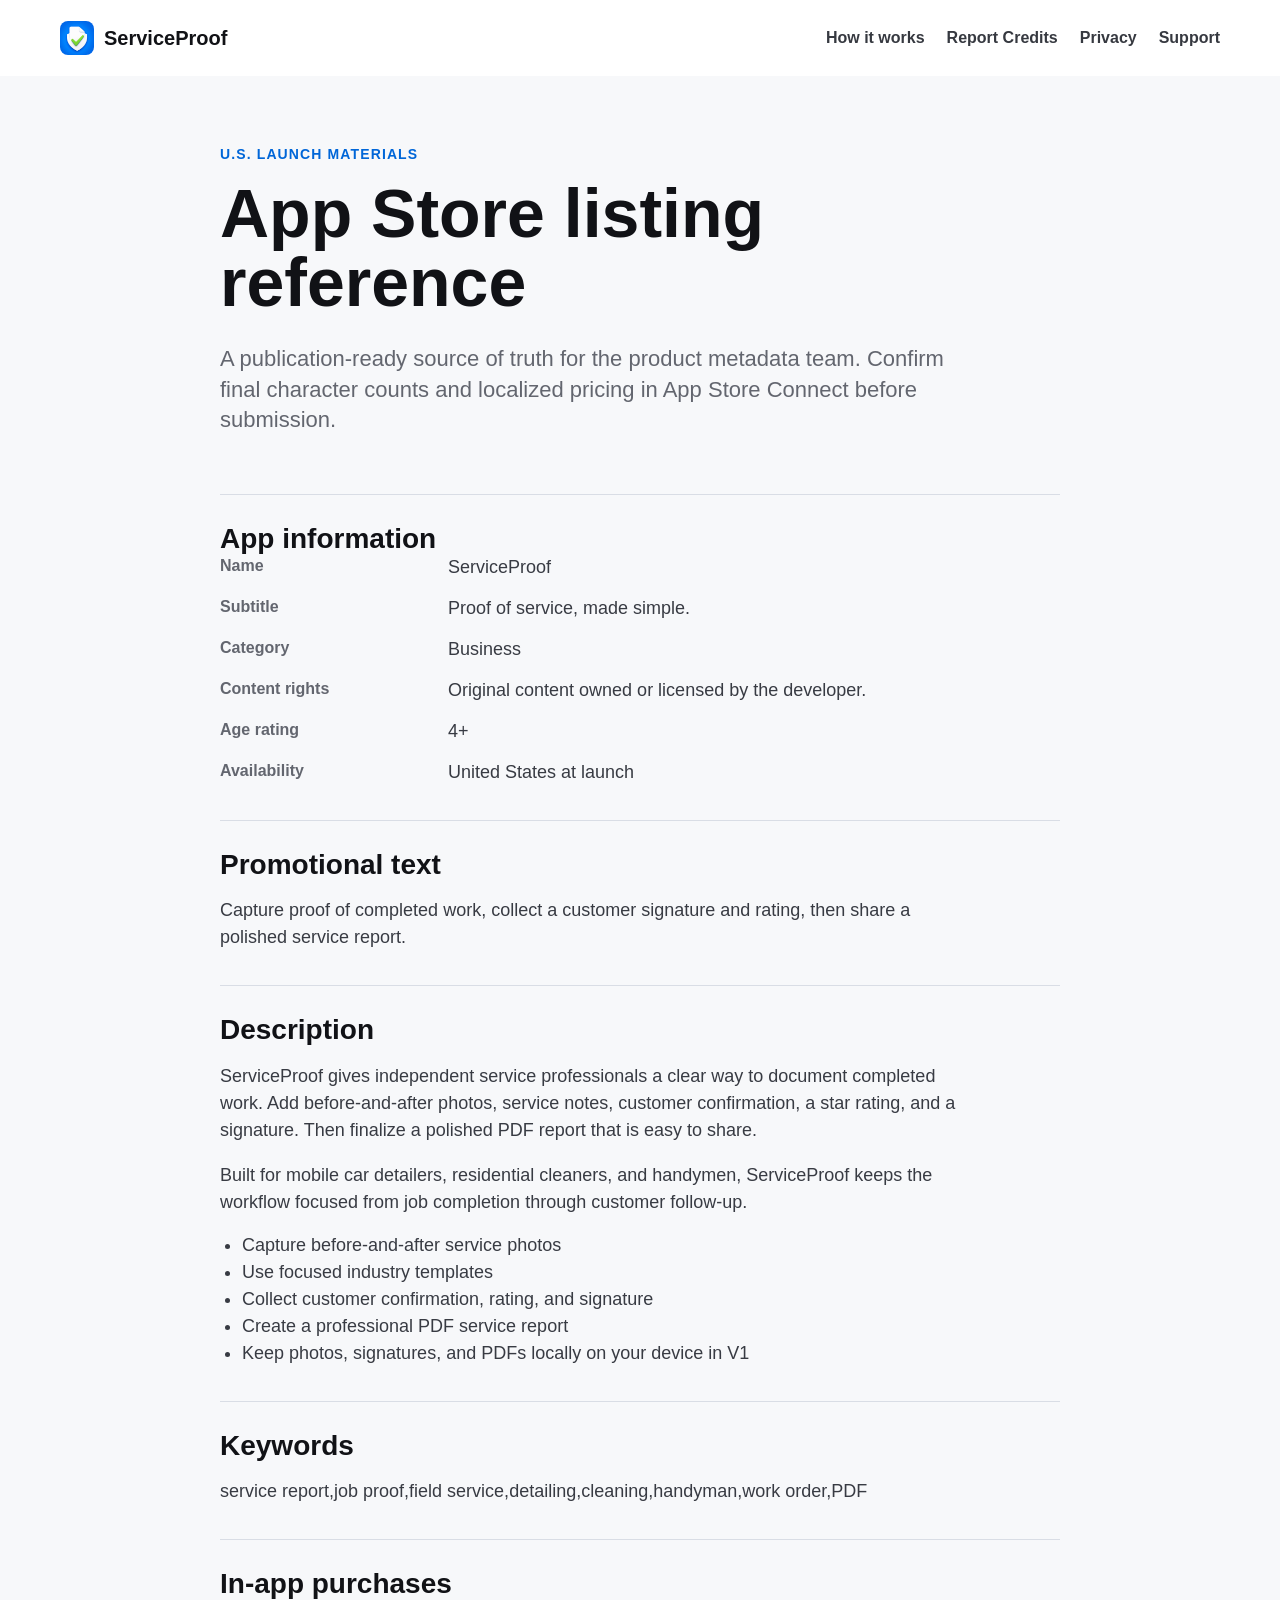
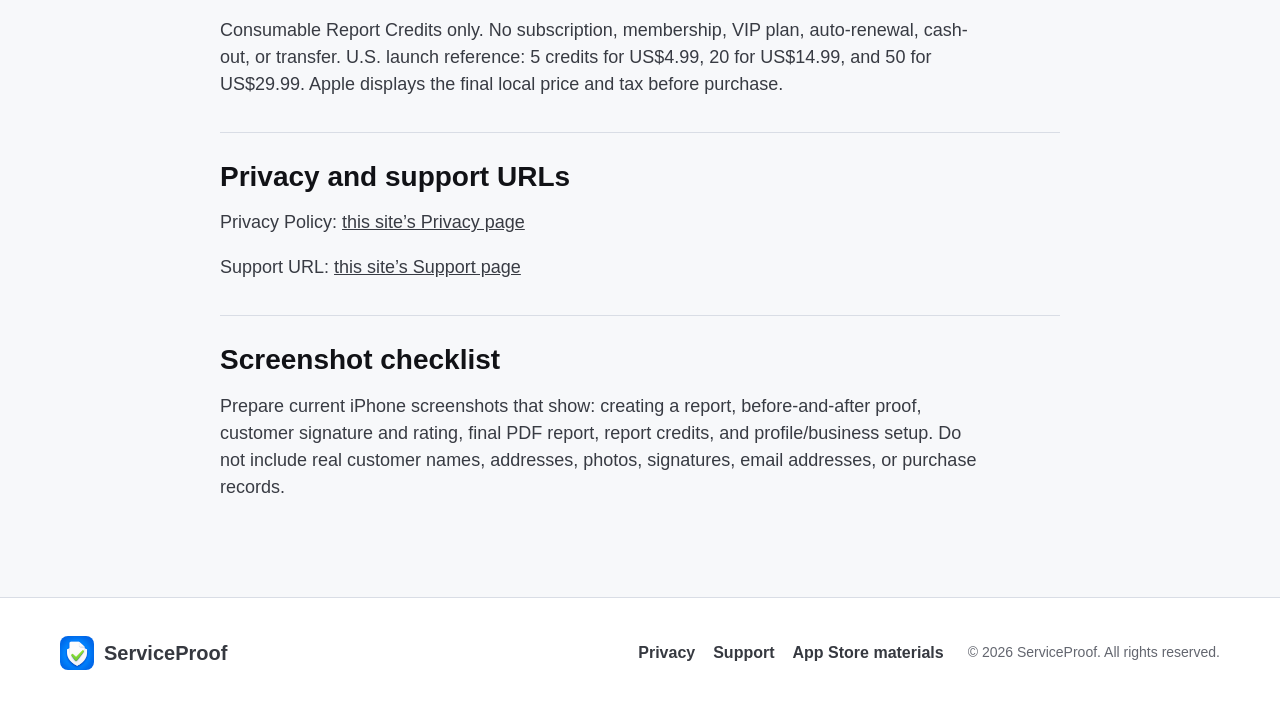
==== app-store.html @ 9e8ec1a9 "feat(site): 创建官网与上架资料页" ====
<!doctype html>
<html lang="en">
  <head><meta charset="utf-8"><meta name="viewport" content="width=device-width, initial-scale=1"><meta name="description" content="ServiceProof App Store launch materials."><title>App Store Materials | ServiceProof</title><link rel="icon" href="assets/serviceproof-app-icon.png"><link rel="stylesheet" href="styles.css"></head>
  <body>
    <header class="site-header"><a class="brand" href="index.html"><img src="assets/serviceproof-app-icon.png" alt="ServiceProof app icon"><span>ServiceProof</span></a><button class="menu-toggle" type="button" aria-expanded="false" aria-controls="site-navigation">Menu</button><nav id="site-navigation" aria-label="Primary navigation"><a href="index.html#how-it-works">How it works</a><a href="index.html#credits">Report Credits</a><a href="privacy.html">Privacy</a><a href="support.html">Support</a></nav></header>
    <main class="document-main"><article class="content-wrap document app-store"><p class="eyebrow">U.S. launch materials</p><h1>App Store listing reference</h1><p class="document-intro">A publication-ready source of truth for the product metadata team. Confirm final character counts and localized pricing in App Store Connect before submission.</p><section class="metadata"><h2>App information</h2><dl><dt>Name</dt><dd>ServiceProof</dd><dt>Subtitle</dt><dd>Proof of service, made simple.</dd><dt>Category</dt><dd>Business</dd><dt>Content rights</dt><dd>Original content owned or licensed by the developer.</dd><dt>Age rating</dt><dd>4+</dd><dt>Availability</dt><dd>United States at launch</dd></dl></section><section class="metadata"><h2>Promotional text</h2><p>Capture proof of completed work, collect a customer signature and rating, then share a polished service report.</p></section><section class="metadata"><h2>Description</h2><p>ServiceProof gives independent service professionals a clear way to document completed work. Add before-and-after photos, service notes, customer confirmation, a star rating, and a signature. Then finalize a polished PDF report that is easy to share.</p><p>Built for mobile car detailers, residential cleaners, and handymen, ServiceProof keeps the workflow focused from job completion through customer follow-up.</p><ul><li>Capture before-and-after service photos</li><li>Use focused industry templates</li><li>Collect customer confirmation, rating, and signature</li><li>Create a professional PDF service report</li><li>Keep photos, signatures, and PDFs locally on your device in V1</li></ul></section><section class="metadata"><h2>Keywords</h2><p>service report,job proof,field service,detailing,cleaning,handyman,work order,PDF</p></section><section class="metadata"><h2>In-app purchases</h2><p>Consumable Report Credits only. No subscription, membership, VIP plan, auto-renewal, cash-out, or transfer. U.S. launch reference: 5 credits for US$4.99, 20 for US$14.99, and 50 for US$29.99. Apple displays the final local price and tax before purchase.</p></section><section class="metadata"><h2>Privacy and support URLs</h2><p>Privacy Policy: <a href="privacy.html">this site’s Privacy page</a></p><p>Support URL: <a href="support.html">this site’s Support page</a></p></section><section class="metadata"><h2>Screenshot checklist</h2><p>Prepare current iPhone screenshots that show: creating a report, before-and-after proof, customer signature and rating, final PDF report, report credits, and profile/business setup. Do not include real customer names, addresses, photos, signatures, email addresses, or purchase records.</p></section></article></main>
    <footer class="site-footer"><div class="content-wrap footer-layout"><a class="brand" href="index.html"><img src="assets/serviceproof-app-icon.png" alt=""><span>ServiceProof</span></a><div><a href="privacy.html">Privacy</a><a href="support.html">Support</a><a href="app-store.html">App Store materials</a></div><p>© 2026 ServiceProof. All rights reserved.</p></div></footer><script src="script.js"></script>
  </body>
</html>
---- styles.css ----
:root { --ink: #111216; --muted: #63666f; --blue: #0a7cff; --blue-dark: #0066d8; --line: #d9dde5; --surface: #f3f5f8; --green: #28bb68; --page: #ffffff; --max: 1160px; }
* { box-sizing: border-box; }
html { scroll-behavior: smooth; }
body { margin: 0; background: var(--page); color: var(--ink); font-family: -apple-system, BlinkMacSystemFont, "SF Pro Display", "Segoe UI", sans-serif; font-size: 16px; line-height: 1.5; letter-spacing: 0; }
a { color: inherit; }
.content-wrap { width: min(calc(100% - 48px), var(--max)); margin: 0 auto; }
.site-header { min-height: 76px; display: flex; align-items: center; justify-content: space-between; gap: 24px; width: min(calc(100% - 48px), var(--max)); margin: 0 auto; }
.brand { display: inline-flex; align-items: center; gap: 10px; text-decoration: none; font-size: 20px; font-weight: 760; white-space: nowrap; }
.brand img { width: 34px; height: 34px; border-radius: 8px; }
nav { display: flex; align-items: center; gap: 22px; }
nav a, .site-footer a { color: #363940; text-decoration: none; font-weight: 600; }
nav a:hover, nav a:focus-visible, .site-footer a:hover, .site-footer a:focus-visible, .text-link:hover, .text-link:focus-visible { color: var(--blue-dark); }
.menu-toggle { display: none; min-height: 44px; border: 1px solid var(--line); background: white; color: var(--ink); padding: 0 14px; border-radius: 6px; font: inherit; font-weight: 650; }
.hero { overflow: hidden; border-top: 1px solid #f0f1f4; padding: 72px 0 84px; }
.hero-layout { display: grid; grid-template-columns: 1.05fr .95fr; align-items: center; gap: 64px; }
.eyebrow { margin: 0 0 14px; color: var(--blue-dark); font-size: 14px; font-weight: 760; text-transform: uppercase; letter-spacing: .08em; }
h1, h2, h3 { letter-spacing: 0; line-height: 1.02; }
h1 { max-width: 680px; margin: 0; font-size: clamp(48px, 7vw, 82px); font-weight: 820; }
h2 { max-width: 690px; margin: 0; font-size: clamp(34px, 4vw, 54px); font-weight: 800; }
h3 { margin: 14px 0 10px; font-size: 24px; font-weight: 760; }
.lede { max-width: 570px; margin: 26px 0 0; color: var(--muted); font-size: clamp(21px, 2.3vw, 28px); line-height: 1.28; }
.hero-actions { display: flex; flex-wrap: wrap; gap: 12px; margin-top: 34px; }
.button { display: inline-flex; align-items: center; justify-content: center; min-height: 50px; padding: 0 20px; border-radius: 6px; text-decoration: none; font-weight: 750; }
.button.primary { background: var(--blue); color: white; }
.button.primary:hover, .button.primary:focus-visible { background: var(--blue-dark); }
.button.secondary { border: 1px solid var(--line); color: var(--ink); background: white; }
.launch-note, .fine-print { color: var(--muted); font-size: 14px; }
.launch-note { margin-top: 18px; }
.phone-stage { justify-self: center; position: relative; width: min(100%, 340px); padding: 12px; background: #141519; border: 10px solid #141519; border-radius: 42px; box-shadow: 0 26px 56px rgba(16, 23, 35, .22); }
.phone-stage::before { content: ""; position: absolute; z-index: 2; top: 8px; left: 50%; width: 35%; height: 19px; background: #141519; border-radius: 0 0 14px 14px; transform: translateX(-50%); }
.phone-screen { display: block; width: 100%; height: auto; border-radius: 27px; }
.section { padding: 108px 0; }
.workflow { background: var(--surface); }
.workflow-grid, .industry-grid { display: grid; grid-template-columns: repeat(3, 1fr); gap: 24px; margin-top: 48px; }
.workflow-grid article { padding-top: 18px; border-top: 2px solid var(--ink); }
.workflow-grid p, .industry-grid p, .proof p, .credits p, .split-callout p { margin: 0; color: var(--muted); font-size: 18px; }
.step { color: var(--blue-dark); font-weight: 800; }
.proof-layout, .credits-layout, .split-callout { display: grid; grid-template-columns: 1fr 1fr; gap: 64px; align-items: center; }
.proof-layout > div > p { margin-top: 24px; }
.comparison { display: grid; grid-template-columns: 1fr 1fr; gap: 12px; }
figure { margin: 0; }
figure img { display: block; width: 100%; aspect-ratio: 1 / 1.22; object-fit: cover; border-radius: 6px; }
figcaption { margin-top: 10px; color: var(--muted); font-size: 14px; font-weight: 650; }
.industries { border-top: 1px solid var(--line); }
.industry-grid article { min-height: 220px; padding: 24px; border: 1px solid var(--line); border-radius: 6px; }
.industry-grid h3 { margin-top: 0; }
.credits { background: var(--ink); color: white; }
.credits .eyebrow { color: #73b8ff; }
.credits h2 { color: white; }
.credits p { color: #c7cbd4; margin: 24px 0 0; }
.credits-layout { grid-template-columns: .95fr 1.05fr; align-items: start; }
.credit-table { border: 1px solid #4e535e; border-radius: 6px; overflow: hidden; }
.credit-row { min-height: 66px; display: grid; grid-template-columns: 1fr auto; align-items: center; gap: 18px; padding: 12px 18px; border-top: 1px solid #4e535e; font-size: 17px; font-weight: 700; }
.credit-row:first-child { border-top: 0; }
.credit-head { color: #c7cbd4; background: #272a30; font-size: 14px; text-transform: uppercase; letter-spacing: .05em; }
.credit-row.featured { background: #12365d; }
.credits .fine-print { grid-column: 1 / -1; margin: -38px 0 0; font-size: 14px; }
.privacy-callout { background: #eaf7ef; }
.split-callout p { margin: 0 0 18px; }
.text-link { color: var(--blue-dark); font-weight: 750; }
.site-footer { padding: 38px 0; border-top: 1px solid var(--line); }
.footer-layout { display: grid; grid-template-columns: 1fr auto auto; align-items: center; gap: 24px; }
.footer-layout > div { display: flex; flex-wrap: wrap; justify-content: center; gap: 18px; }
.site-footer p { margin: 0; color: var(--muted); font-size: 14px; }
.document-main { min-height: calc(100vh - 76px); background: #f7f8fa; padding: 68px 0 96px; }
.document { max-width: 840px; padding: 0; }
.document h1 { font-size: clamp(44px, 6vw, 68px); }
.document-intro { max-width: 760px; margin: 26px 0 58px; color: var(--muted); font-size: 22px; line-height: 1.4; }
.document section { margin-top: 34px; padding-top: 30px; border-top: 1px solid var(--line); }
.document h2 { font-size: 28px; }
.document section p, .document li, .document dd { max-width: 760px; color: #383b43; font-size: 18px; }
.document ul { padding-left: 22px; }
details { padding: 20px 0; border-bottom: 1px solid var(--line); }
summary { cursor: pointer; font-size: 20px; font-weight: 730; }
details p { margin: 12px 0 0; }
dl { display: grid; grid-template-columns: 200px 1fr; gap: 14px 28px; margin: 0; }
dt { color: var(--muted); font-weight: 650; }
dd { margin: 0; }
.app-store .metadata > p { margin-bottom: 0; }
@media (max-width: 760px) { .content-wrap, .site-header { width: min(calc(100% - 32px), var(--max)); } .site-header { position: relative; min-height: 66px; } .menu-toggle { display: block; } nav { display: none; position: absolute; z-index: 4; top: 58px; right: 0; width: min(280px, 100%); padding: 16px; border: 1px solid var(--line); border-radius: 6px; background: white; box-shadow: 0 14px 32px rgba(16, 23, 35, .13); flex-direction: column; align-items: stretch; gap: 4px; } nav.is-open { display: flex; } nav a { min-height: 44px; display: flex; align-items: center; } .hero { padding: 52px 0 60px; } .hero-layout, .proof-layout, .credits-layout, .split-callout { grid-template-columns: 1fr; gap: 40px; } .hero-copy { order: 1; } .phone-stage { order: 2; width: min(82%, 330px); } .section { padding: 72px 0; } .workflow-grid, .industry-grid { grid-template-columns: 1fr; margin-top: 36px; } .industry-grid article { min-height: 0; } .comparison { gap: 8px; } .credits .fine-print { margin: 0; } .footer-layout { grid-template-columns: 1fr; justify-items: start; gap: 18px; } .footer-layout > div { justify-content: flex-start; } .document-main { padding: 52px 0 72px; } .document-intro { margin-bottom: 42px; font-size: 20px; } dl { grid-template-columns: 1fr; gap: 3px; } dd { margin-bottom: 16px; } }
@media (prefers-reduced-motion: reduce) { html { scroll-behavior: auto; } }
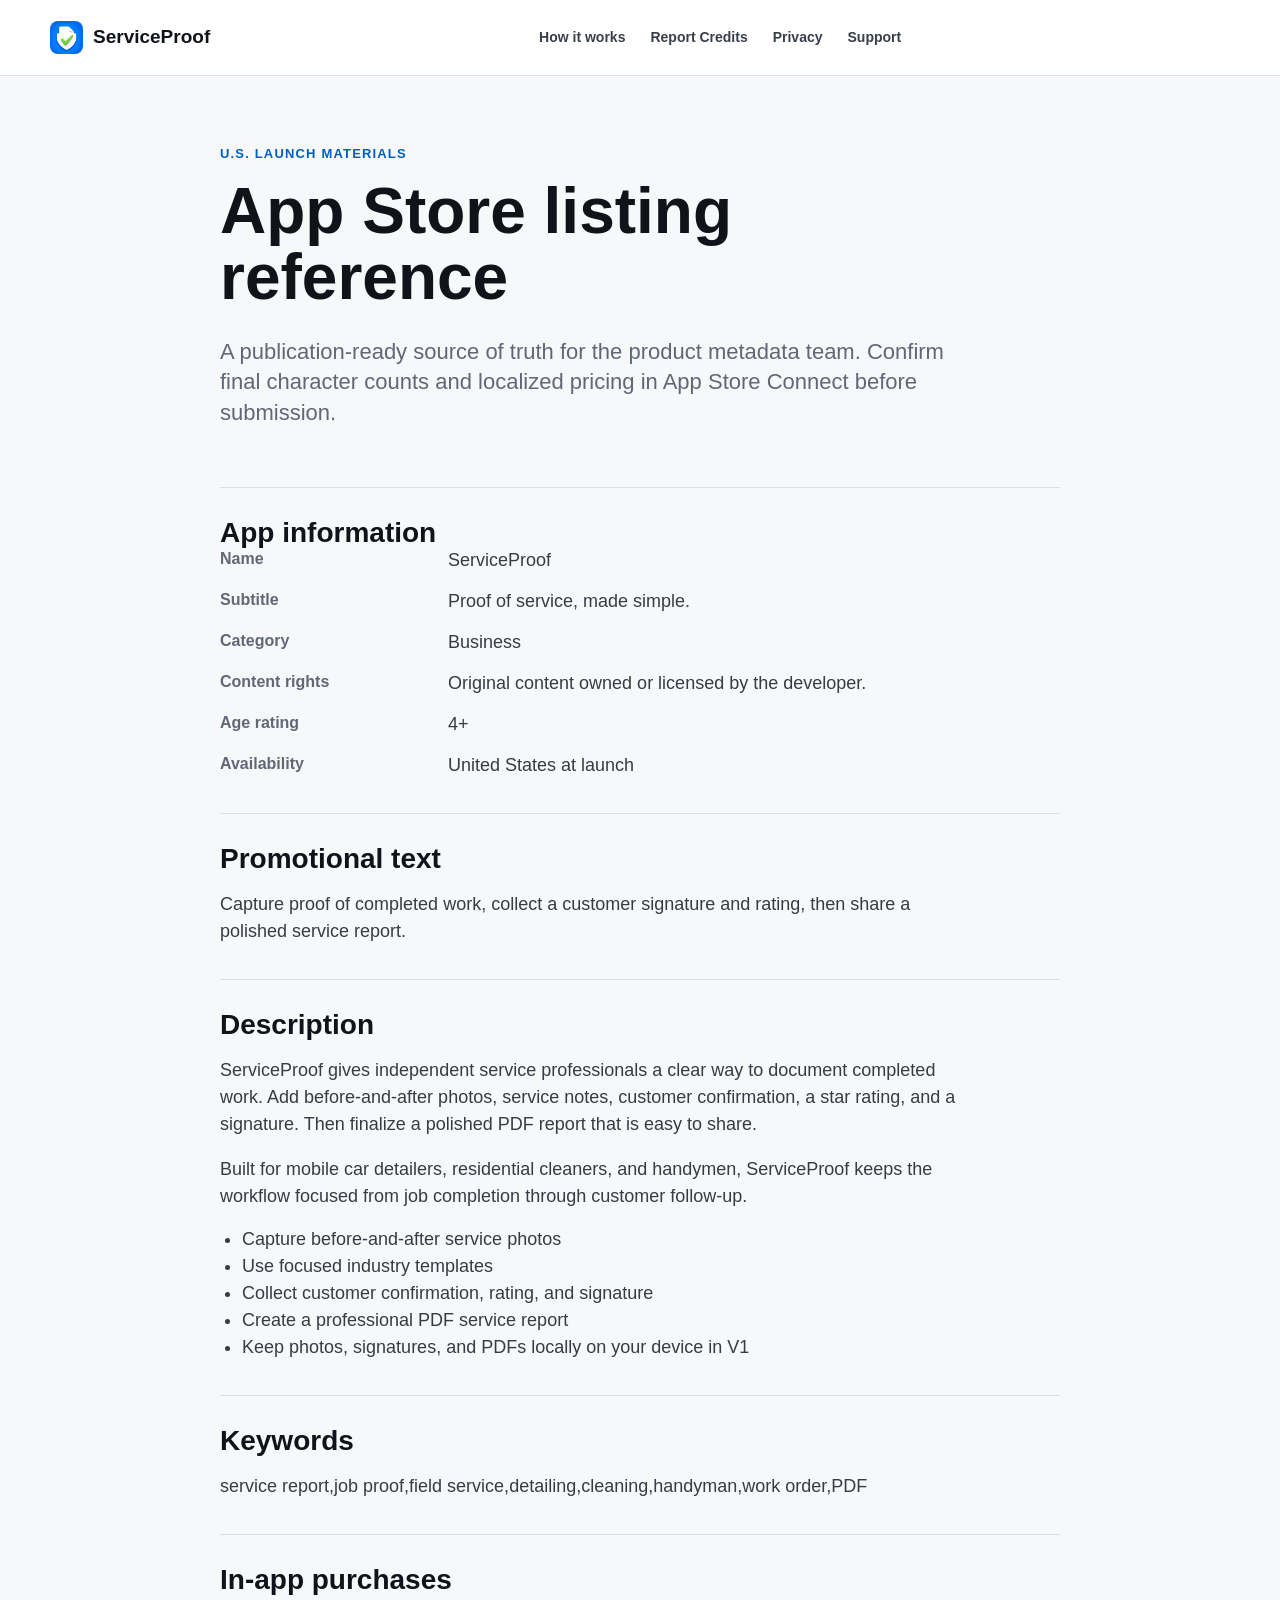
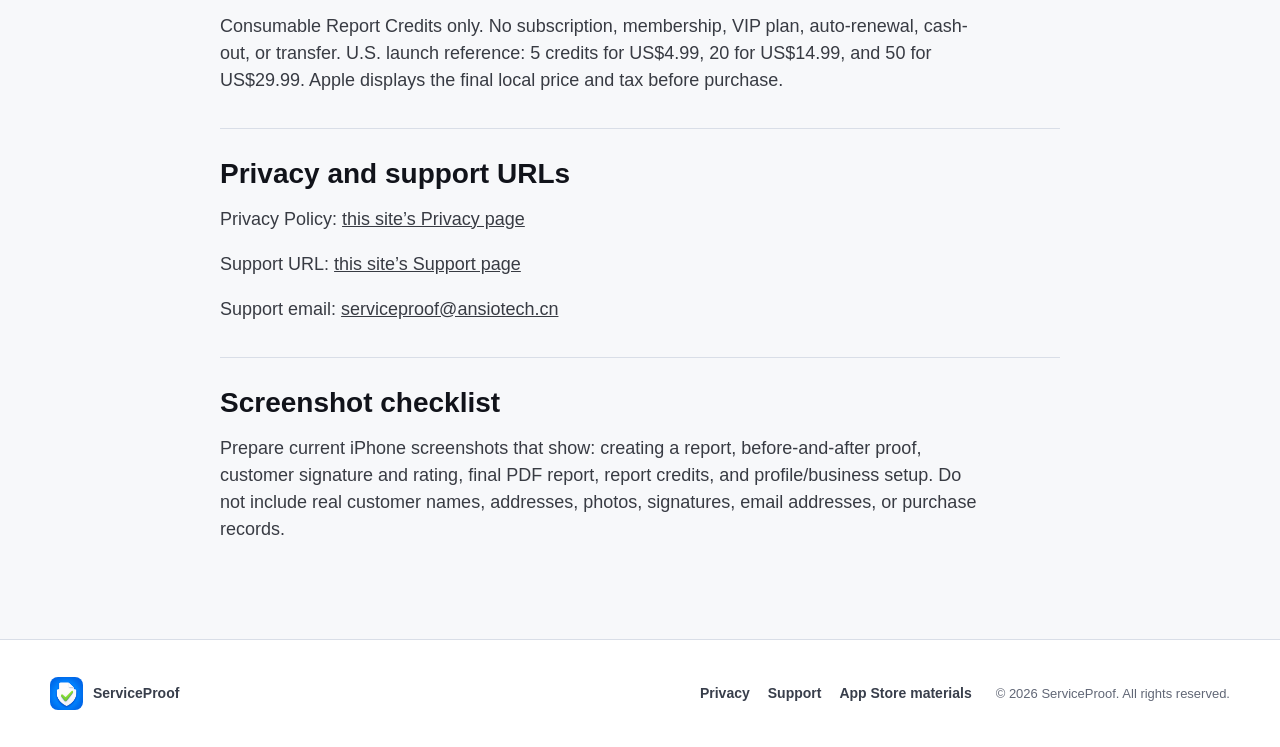
==== commit f9acbbcb: "docs(site): 发布官方支持邮箱" ====
--- a/app-store.html
+++ b/app-store.html
@@ -3,7 +3,7 @@
   <head><meta charset="utf-8"><meta name="viewport" content="width=device-width, initial-scale=1"><meta name="description" content="ServiceProof App Store launch materials."><title>App Store Materials | ServiceProof</title><link rel="icon" href="assets/serviceproof-app-icon.png"><link rel="stylesheet" href="styles.css"></head>
   <body>
     <header class="site-header"><a class="brand" href="index.html"><img src="assets/serviceproof-app-icon.png" alt="ServiceProof app icon"><span>ServiceProof</span></a><button class="menu-toggle" type="button" aria-expanded="false" aria-controls="site-navigation">Menu</button><nav id="site-navigation" aria-label="Primary navigation"><a href="index.html#how-it-works">How it works</a><a href="index.html#credits">Report Credits</a><a href="privacy.html">Privacy</a><a href="support.html">Support</a></nav></header>
-    <main class="document-main"><article class="content-wrap document app-store"><p class="eyebrow">U.S. launch materials</p><h1>App Store listing reference</h1><p class="document-intro">A publication-ready source of truth for the product metadata team. Confirm final character counts and localized pricing in App Store Connect before submission.</p><section class="metadata"><h2>App information</h2><dl><dt>Name</dt><dd>ServiceProof</dd><dt>Subtitle</dt><dd>Proof of service, made simple.</dd><dt>Category</dt><dd>Business</dd><dt>Content rights</dt><dd>Original content owned or licensed by the developer.</dd><dt>Age rating</dt><dd>4+</dd><dt>Availability</dt><dd>United States at launch</dd></dl></section><section class="metadata"><h2>Promotional text</h2><p>Capture proof of completed work, collect a customer signature and rating, then share a polished service report.</p></section><section class="metadata"><h2>Description</h2><p>ServiceProof gives independent service professionals a clear way to document completed work. Add before-and-after photos, service notes, customer confirmation, a star rating, and a signature. Then finalize a polished PDF report that is easy to share.</p><p>Built for mobile car detailers, residential cleaners, and handymen, ServiceProof keeps the workflow focused from job completion through customer follow-up.</p><ul><li>Capture before-and-after service photos</li><li>Use focused industry templates</li><li>Collect customer confirmation, rating, and signature</li><li>Create a professional PDF service report</li><li>Keep photos, signatures, and PDFs locally on your device in V1</li></ul></section><section class="metadata"><h2>Keywords</h2><p>service report,job proof,field service,detailing,cleaning,handyman,work order,PDF</p></section><section class="metadata"><h2>In-app purchases</h2><p>Consumable Report Credits only. No subscription, membership, VIP plan, auto-renewal, cash-out, or transfer. U.S. launch reference: 5 credits for US$4.99, 20 for US$14.99, and 50 for US$29.99. Apple displays the final local price and tax before purchase.</p></section><section class="metadata"><h2>Privacy and support URLs</h2><p>Privacy Policy: <a href="privacy.html">this site’s Privacy page</a></p><p>Support URL: <a href="support.html">this site’s Support page</a></p></section><section class="metadata"><h2>Screenshot checklist</h2><p>Prepare current iPhone screenshots that show: creating a report, before-and-after proof, customer signature and rating, final PDF report, report credits, and profile/business setup. Do not include real customer names, addresses, photos, signatures, email addresses, or purchase records.</p></section></article></main>
+    <main class="document-main"><article class="content-wrap document app-store"><p class="eyebrow">U.S. launch materials</p><h1>App Store listing reference</h1><p class="document-intro">A publication-ready source of truth for the product metadata team. Confirm final character counts and localized pricing in App Store Connect before submission.</p><section class="metadata"><h2>App information</h2><dl><dt>Name</dt><dd>ServiceProof</dd><dt>Subtitle</dt><dd>Proof of service, made simple.</dd><dt>Category</dt><dd>Business</dd><dt>Content rights</dt><dd>Original content owned or licensed by the developer.</dd><dt>Age rating</dt><dd>4+</dd><dt>Availability</dt><dd>United States at launch</dd></dl></section><section class="metadata"><h2>Promotional text</h2><p>Capture proof of completed work, collect a customer signature and rating, then share a polished service report.</p></section><section class="metadata"><h2>Description</h2><p>ServiceProof gives independent service professionals a clear way to document completed work. Add before-and-after photos, service notes, customer confirmation, a star rating, and a signature. Then finalize a polished PDF report that is easy to share.</p><p>Built for mobile car detailers, residential cleaners, and handymen, ServiceProof keeps the workflow focused from job completion through customer follow-up.</p><ul><li>Capture before-and-after service photos</li><li>Use focused industry templates</li><li>Collect customer confirmation, rating, and signature</li><li>Create a professional PDF service report</li><li>Keep photos, signatures, and PDFs locally on your device in V1</li></ul></section><section class="metadata"><h2>Keywords</h2><p>service report,job proof,field service,detailing,cleaning,handyman,work order,PDF</p></section><section class="metadata"><h2>In-app purchases</h2><p>Consumable Report Credits only. No subscription, membership, VIP plan, auto-renewal, cash-out, or transfer. U.S. launch reference: 5 credits for US$4.99, 20 for US$14.99, and 50 for US$29.99. Apple displays the final local price and tax before purchase.</p></section><section class="metadata"><h2>Privacy and support URLs</h2><p>Privacy Policy: <a href="privacy.html">this site’s Privacy page</a></p><p>Support URL: <a href="support.html">this site’s Support page</a></p><p>Support email: <a href="mailto:serviceproof@ansiotech.cn">serviceproof@ansiotech.cn</a></p></section><section class="metadata"><h2>Screenshot checklist</h2><p>Prepare current iPhone screenshots that show: creating a report, before-and-after proof, customer signature and rating, final PDF report, report credits, and profile/business setup. Do not include real customer names, addresses, photos, signatures, email addresses, or purchase records.</p></section></article></main>
     <footer class="site-footer"><div class="content-wrap footer-layout"><a class="brand" href="index.html"><img src="assets/serviceproof-app-icon.png" alt=""><span>ServiceProof</span></a><div><a href="privacy.html">Privacy</a><a href="support.html">Support</a><a href="app-store.html">App Store materials</a></div><p>© 2026 ServiceProof. All rights reserved.</p></div></footer><script src="script.js"></script>
   </body>
 </html>
--- a/styles.css
+++ b/styles.css
@@ -1,81 +1,139 @@
-:root { --ink: #111216; --muted: #63666f; --blue: #0a7cff; --blue-dark: #0066d8; --line: #d9dde5; --surface: #f3f5f8; --green: #28bb68; --page: #ffffff; --max: 1160px; }
+:root {
+  --ink: #11131a;
+  --night: #0c111b;
+  --night-soft: #161d29;
+  --muted: #616776;
+  --line: #d9dee7;
+  --surface: #f3f6f9;
+  --blue: #0879ed;
+  --blue-dark: #005fc2;
+  --green: #2acb72;
+  --paper: #ffffff;
+  --max: 1180px;
+}
+
 * { box-sizing: border-box; }
 html { scroll-behavior: smooth; }
-body { margin: 0; background: var(--page); color: var(--ink); font-family: -apple-system, BlinkMacSystemFont, "SF Pro Display", "Segoe UI", sans-serif; font-size: 16px; line-height: 1.5; letter-spacing: 0; }
+body { margin: 0; color: var(--ink); background: var(--paper); font-family: -apple-system, BlinkMacSystemFont, "SF Pro Display", "Segoe UI", sans-serif; font-size: 16px; line-height: 1.5; letter-spacing: 0; }
+img, video { max-width: 100%; }
 a { color: inherit; }
+button, input { font: inherit; }
+button:focus-visible, a:focus-visible, input:focus-visible { outline: 3px solid #75b9ff; outline-offset: 3px; }
 .content-wrap { width: min(calc(100% - 48px), var(--max)); margin: 0 auto; }
-.site-header { min-height: 76px; display: flex; align-items: center; justify-content: space-between; gap: 24px; width: min(calc(100% - 48px), var(--max)); margin: 0 auto; }
-.brand { display: inline-flex; align-items: center; gap: 10px; text-decoration: none; font-size: 20px; font-weight: 760; white-space: nowrap; }
-.brand img { width: 34px; height: 34px; border-radius: 8px; }
-nav { display: flex; align-items: center; gap: 22px; }
-nav a, .site-footer a { color: #363940; text-decoration: none; font-weight: 600; }
+
+.site-header { position: sticky; z-index: 20; top: 0; display: grid; grid-template-columns: auto 1fr auto; align-items: center; gap: 32px; min-height: 76px; padding: 0 max(24px, calc((100vw - var(--max)) / 2)); background: rgba(255, 255, 255, .94); border-bottom: 1px solid rgba(217, 222, 231, .9); backdrop-filter: blur(16px); }
+.brand { display: inline-flex; align-items: center; gap: 10px; text-decoration: none; font-size: 19px; font-weight: 780; white-space: nowrap; }
+.brand img { width: 33px; height: 33px; border-radius: 8px; }
+nav { display: flex; align-items: center; justify-content: center; gap: 25px; }
+nav a, .site-footer a { color: #383e4b; text-decoration: none; font-size: 14px; font-weight: 700; }
 nav a:hover, nav a:focus-visible, .site-footer a:hover, .site-footer a:focus-visible, .text-link:hover, .text-link:focus-visible { color: var(--blue-dark); }
-.menu-toggle { display: none; min-height: 44px; border: 1px solid var(--line); background: white; color: var(--ink); padding: 0 14px; border-radius: 6px; font: inherit; font-weight: 650; }
-.hero { overflow: hidden; border-top: 1px solid #f0f1f4; padding: 72px 0 84px; }
-.hero-layout { display: grid; grid-template-columns: 1.05fr .95fr; align-items: center; gap: 64px; }
-.eyebrow { margin: 0 0 14px; color: var(--blue-dark); font-size: 14px; font-weight: 760; text-transform: uppercase; letter-spacing: .08em; }
-h1, h2, h3 { letter-spacing: 0; line-height: 1.02; }
-h1 { max-width: 680px; margin: 0; font-size: clamp(48px, 7vw, 82px); font-weight: 820; }
-h2 { max-width: 690px; margin: 0; font-size: clamp(34px, 4vw, 54px); font-weight: 800; }
-h3 { margin: 14px 0 10px; font-size: 24px; font-weight: 760; }
-.lede { max-width: 570px; margin: 26px 0 0; color: var(--muted); font-size: clamp(21px, 2.3vw, 28px); line-height: 1.28; }
+.header-cta { display: inline-flex; min-height: 40px; align-items: center; padding: 0 14px; color: var(--night); border: 1px solid var(--line); border-radius: 6px; text-decoration: none; font-size: 14px; font-weight: 760; }
+.header-cta:hover, .header-cta:focus-visible { border-color: var(--ink); }
+.menu-toggle { display: none; min-height: 44px; padding: 0 14px; border: 1px solid var(--line); border-radius: 6px; background: var(--paper); color: var(--ink); font-weight: 700; }
+
+.hero { overflow: hidden; padding: 84px 0 78px; color: var(--paper); background: var(--night); }
+.hero-layout { display: grid; grid-template-columns: 1.02fr .98fr; align-items: center; gap: 64px; }
+.eyebrow { margin: 0 0 14px; color: var(--blue-dark); font-size: 13px; font-weight: 800; letter-spacing: .09em; text-transform: uppercase; }
+.eyebrow-light { color: #8ac5ff; }
+h1, h2, h3 { margin: 0; letter-spacing: 0; line-height: 1.04; }
+h1 { max-width: 620px; font-size: 72px; font-weight: 820; }
+h2 { max-width: 710px; font-size: 50px; font-weight: 810; }
+h3 { font-size: 24px; font-weight: 780; }
+.lede { max-width: 540px; margin: 27px 0 0; color: #c6ceda; font-size: 23px; line-height: 1.33; }
 .hero-actions { display: flex; flex-wrap: wrap; gap: 12px; margin-top: 34px; }
-.button { display: inline-flex; align-items: center; justify-content: center; min-height: 50px; padding: 0 20px; border-radius: 6px; text-decoration: none; font-weight: 750; }
-.button.primary { background: var(--blue); color: white; }
+.button { display: inline-flex; min-height: 50px; align-items: center; justify-content: center; padding: 0 20px; border: 1px solid transparent; border-radius: 6px; text-decoration: none; font-weight: 780; }
+.button.primary { color: var(--paper); background: var(--blue); }
 .button.primary:hover, .button.primary:focus-visible { background: var(--blue-dark); }
-.button.secondary { border: 1px solid var(--line); color: var(--ink); background: white; }
-.launch-note, .fine-print { color: var(--muted); font-size: 14px; }
-.launch-note { margin-top: 18px; }
-.phone-stage { justify-self: center; position: relative; width: min(100%, 340px); padding: 12px; background: #141519; border: 10px solid #141519; border-radius: 42px; box-shadow: 0 26px 56px rgba(16, 23, 35, .22); }
-.phone-stage::before { content: ""; position: absolute; z-index: 2; top: 8px; left: 50%; width: 35%; height: 19px; background: #141519; border-radius: 0 0 14px 14px; transform: translateX(-50%); }
-.phone-screen { display: block; width: 100%; height: auto; border-radius: 27px; }
-.section { padding: 108px 0; }
+.button.ghost { color: var(--paper); border-color: #5d6878; }
+.button.ghost:hover, .button.ghost:focus-visible { border-color: var(--paper); }
+.button.secondary { color: var(--ink); border-color: var(--line); background: var(--paper); }
+.button.secondary:hover, .button.secondary:focus-visible { border-color: var(--ink); }
+.hero-facts { display: grid; grid-template-columns: repeat(3, 1fr); gap: 16px; max-width: 615px; margin: 52px 0 0; }
+.hero-facts div { padding-top: 15px; border-top: 1px solid #3c4655; }
+.hero-facts dt { color: var(--paper); font-size: 14px; font-weight: 760; }
+.hero-facts dd { margin: 5px 0 0; color: #9da8b8; font-size: 13px; }
+.hero-product { position: relative; justify-self: center; width: min(100%, 386px); padding: 34px 0 15px; }
+.product-label { position: absolute; z-index: 3; top: 0; left: -18px; display: inline-flex; align-items: center; gap: 8px; padding: 8px 10px; color: #dce6f2; background: #212b3a; border: 1px solid #39465a; border-radius: 6px; font-size: 12px; font-weight: 750; }
+.status-dot { width: 7px; height: 7px; border-radius: 50%; background: var(--green); }
+.phone-shell { position: relative; overflow: hidden; padding: 10px; background: #05080d; border: 10px solid #05080d; border-radius: 45px; box-shadow: 18px 24px 0 #202b3a, 0 32px 60px rgba(0, 0, 0, .36); }
+.phone-shell::before { content: ""; position: absolute; z-index: 2; top: 0; left: 50%; width: 34%; height: 24px; background: #05080d; border-radius: 0 0 14px 14px; transform: translateX(-50%); }
+.phone-shell img { display: block; width: 100%; border-radius: 28px; }
+.floating-note { position: absolute; z-index: 3; display: grid; gap: 2px; width: 190px; padding: 12px 13px; color: var(--ink); background: var(--paper); border-radius: 6px; box-shadow: 0 14px 26px rgba(0, 0, 0, .25); }
+.floating-note strong { font-size: 13px; }
+.floating-note span { color: var(--muted); font-size: 11px; }
+.note-one { top: 40%; right: -93px; }
+.note-two { bottom: 10%; left: -102px; }
+
+.section { padding: 116px 0; }
+.section-heading > p:last-child { max-width: 650px; margin: 25px 0 0; color: var(--muted); font-size: 20px; }
 .workflow { background: var(--surface); }
-.workflow-grid, .industry-grid { display: grid; grid-template-columns: repeat(3, 1fr); gap: 24px; margin-top: 48px; }
-.workflow-grid article { padding-top: 18px; border-top: 2px solid var(--ink); }
-.workflow-grid p, .industry-grid p, .proof p, .credits p, .split-callout p { margin: 0; color: var(--muted); font-size: 18px; }
-.step { color: var(--blue-dark); font-weight: 800; }
-.proof-layout, .credits-layout, .split-callout { display: grid; grid-template-columns: 1fr 1fr; gap: 64px; align-items: center; }
-.proof-layout > div > p { margin-top: 24px; }
-.comparison { display: grid; grid-template-columns: 1fr 1fr; gap: 12px; }
-figure { margin: 0; }
-figure img { display: block; width: 100%; aspect-ratio: 1 / 1.22; object-fit: cover; border-radius: 6px; }
-figcaption { margin-top: 10px; color: var(--muted); font-size: 14px; font-weight: 650; }
+.how-grid { display: grid; grid-template-columns: repeat(6, 1fr); gap: 16px; padding: 0; margin: 52px 0 0; list-style: none; }
+.how-step { position: relative; min-width: 0; padding: 14px 14px 20px; background: var(--paper); border: 1px solid var(--line); border-radius: 8px; }
+.how-number { display: inline-flex; min-width: 26px; min-height: 26px; align-items: center; justify-content: center; color: var(--blue-dark); background: #e5f1ff; border-radius: 50%; font-size: 12px; font-weight: 800; }
+.workflow-shot { overflow: hidden; aspect-ratio: 9 / 19.5; margin: 13px 0 17px; background: #0c111b; border: 3px solid #1d2635; border-radius: 17px; box-shadow: 0 11px 20px rgba(19, 29, 44, .15); }
+.workflow-shot img { display: block; width: 100%; height: 100%; object-fit: cover; object-position: top; }
+.how-step h3 { font-size: 19px; }
+.how-step p { margin: 9px 0 0; color: var(--muted); font-size: 14px; line-height: 1.42; }
+
+.evidence-layout { display: grid; grid-template-columns: .8fr 1.2fr; align-items: center; gap: 80px; }
+.evidence-copy > p:not(.eyebrow) { margin: 25px 0 0; color: var(--muted); font-size: 20px; }
+.check-list { display: grid; gap: 12px; padding: 0; margin: 34px 0 0; list-style: none; }
+.check-list li { position: relative; padding-left: 26px; font-weight: 680; }
+.check-list li::before { content: ""; position: absolute; top: 8px; left: 0; width: 11px; height: 11px; border: 2px solid var(--blue); border-radius: 50%; }
+.comparison { position: relative; overflow: hidden; min-height: 500px; background: #d9e0e9; border-radius: 8px; user-select: none; }
+.comparison-after, .comparison-before-wrap, .comparison-before-wrap img { position: absolute; inset: 0; width: 100%; height: 100%; }
+.comparison-after, .comparison-before-wrap img { object-fit: cover; }
+.comparison-before-wrap { width: var(--comparison-position); overflow: hidden; }
+.comparison-before-wrap img { max-width: none; width: calc(100vw); min-width: 100%; }
+.comparison-divider { position: absolute; top: 0; bottom: 0; left: var(--comparison-position); width: 2px; background: var(--paper); transform: translateX(-50%); pointer-events: none; }
+.comparison-divider span { position: absolute; top: 50%; left: 50%; width: 42px; height: 42px; background: var(--paper); border: 1px solid #c8d0dc; border-radius: 50%; transform: translate(-50%, -50%); }
+.comparison-divider span::before, .comparison-divider span::after { content: ""; position: absolute; top: 18px; width: 7px; height: 7px; border-top: 2px solid var(--ink); border-left: 2px solid var(--ink); }
+.comparison-divider span::before { left: 11px; transform: rotate(-45deg); }
+.comparison-divider span::after { right: 11px; transform: rotate(135deg); }
+.comparison-label { position: absolute; top: 15px; padding: 5px 8px; color: var(--paper); background: rgba(12, 17, 27, .78); border-radius: 4px; font-size: 12px; font-weight: 760; pointer-events: none; }
+.before-label { left: 15px; }.after-label { right: 15px; }
+.comparison-range { position: absolute; z-index: 4; inset: 0; width: 100%; height: 100%; margin: 0; cursor: ew-resize; opacity: 0; }
+
+.record-proof { background: var(--surface); }
+.record-proof-grid { display: grid; grid-template-columns: repeat(3, 1fr); gap: 24px; margin-top: 52px; }
+.record-proof-card { display: grid; grid-template-columns: 148px 1fr; align-items: center; gap: 23px; min-height: 276px; padding: 22px; background: var(--paper); border: 1px solid var(--line); border-radius: 8px; }
+.app-shot { overflow: hidden; aspect-ratio: 9 / 19.5; background: var(--ink); border: 4px solid #1d2635; border-radius: 21px; box-shadow: 0 12px 22px rgba(19, 29, 44, .16); }
+.app-shot img { display: block; width: 100%; height: 100%; object-fit: cover; object-position: top; }
+.record-proof-card h3 { margin-top: 28px; font-size: 21px; }
+.record-proof-card p { margin: 10px 0 0; color: var(--muted); font-size: 15px; }
+
 .industries { border-top: 1px solid var(--line); }
-.industry-grid article { min-height: 220px; padding: 24px; border: 1px solid var(--line); border-radius: 6px; }
-.industry-grid h3 { margin-top: 0; }
-.credits { background: var(--ink); color: white; }
-.credits .eyebrow { color: #73b8ff; }
-.credits h2 { color: white; }
-.credits p { color: #c7cbd4; margin: 24px 0 0; }
-.credits-layout { grid-template-columns: .95fr 1.05fr; align-items: start; }
-.credit-table { border: 1px solid #4e535e; border-radius: 6px; overflow: hidden; }
-.credit-row { min-height: 66px; display: grid; grid-template-columns: 1fr auto; align-items: center; gap: 18px; padding: 12px 18px; border-top: 1px solid #4e535e; font-size: 17px; font-weight: 700; }
-.credit-row:first-child { border-top: 0; }
-.credit-head { color: #c7cbd4; background: #272a30; font-size: 14px; text-transform: uppercase; letter-spacing: .05em; }
-.credit-row.featured { background: #12365d; }
-.credits .fine-print { grid-column: 1 / -1; margin: -38px 0 0; font-size: 14px; }
-.privacy-callout { background: #eaf7ef; }
-.split-callout p { margin: 0 0 18px; }
-.text-link { color: var(--blue-dark); font-weight: 750; }
-.site-footer { padding: 38px 0; border-top: 1px solid var(--line); }
-.footer-layout { display: grid; grid-template-columns: 1fr auto auto; align-items: center; gap: 24px; }
-.footer-layout > div { display: flex; flex-wrap: wrap; justify-content: center; gap: 18px; }
-.site-footer p { margin: 0; color: var(--muted); font-size: 14px; }
-.document-main { min-height: calc(100vh - 76px); background: #f7f8fa; padding: 68px 0 96px; }
-.document { max-width: 840px; padding: 0; }
-.document h1 { font-size: clamp(44px, 6vw, 68px); }
-.document-intro { max-width: 760px; margin: 26px 0 58px; color: var(--muted); font-size: 22px; line-height: 1.4; }
-.document section { margin-top: 34px; padding-top: 30px; border-top: 1px solid var(--line); }
-.document h2 { font-size: 28px; }
-.document section p, .document li, .document dd { max-width: 760px; color: #383b43; font-size: 18px; }
-.document ul { padding-left: 22px; }
-details { padding: 20px 0; border-bottom: 1px solid var(--line); }
-summary { cursor: pointer; font-size: 20px; font-weight: 730; }
-details p { margin: 12px 0 0; }
-dl { display: grid; grid-template-columns: 200px 1fr; gap: 14px 28px; margin: 0; }
-dt { color: var(--muted); font-weight: 650; }
-dd { margin: 0; }
-.app-store .metadata > p { margin-bottom: 0; }
-@media (max-width: 760px) { .content-wrap, .site-header { width: min(calc(100% - 32px), var(--max)); } .site-header { position: relative; min-height: 66px; } .menu-toggle { display: block; } nav { display: none; position: absolute; z-index: 4; top: 58px; right: 0; width: min(280px, 100%); padding: 16px; border: 1px solid var(--line); border-radius: 6px; background: white; box-shadow: 0 14px 32px rgba(16, 23, 35, .13); flex-direction: column; align-items: stretch; gap: 4px; } nav.is-open { display: flex; } nav a { min-height: 44px; display: flex; align-items: center; } .hero { padding: 52px 0 60px; } .hero-layout, .proof-layout, .credits-layout, .split-callout { grid-template-columns: 1fr; gap: 40px; } .hero-copy { order: 1; } .phone-stage { order: 2; width: min(82%, 330px); } .section { padding: 72px 0; } .workflow-grid, .industry-grid { grid-template-columns: 1fr; margin-top: 36px; } .industry-grid article { min-height: 0; } .comparison { gap: 8px; } .credits .fine-print { margin: 0; } .footer-layout { grid-template-columns: 1fr; justify-items: start; gap: 18px; } .footer-layout > div { justify-content: flex-start; } .document-main { padding: 52px 0 72px; } .document-intro { margin-bottom: 42px; font-size: 20px; } dl { grid-template-columns: 1fr; gap: 3px; } dd { margin-bottom: 16px; } }
-@media (prefers-reduced-motion: reduce) { html { scroll-behavior: auto; } }
+.split-heading { display: grid; grid-template-columns: 1.2fr .8fr; gap: 64px; align-items: end; }
+.split-heading > p { max-width: 360px; margin: 0; color: var(--muted); font-size: 18px; }
+.industry-grid { display: grid; grid-template-columns: repeat(3, 1fr); gap: 16px; margin-top: 53px; }
+.industry-card { overflow: hidden; background: var(--paper); border: 1px solid var(--line); border-radius: 8px; }
+.industry-card > img { display: block; width: 100%; aspect-ratio: 3 / 2; object-fit: cover; }
+.industry-card-copy { padding: 22px 22px 25px; }
+.industry-card-meta { display: flex; justify-content: space-between; align-items: center; gap: 12px; color: var(--muted); font-size: 12px; font-weight: 720; text-transform: uppercase; letter-spacing: .06em; }
+.industry-number { color: var(--blue-dark); font-size: 13px; font-weight: 800; }
+.industry-grid h3 { margin-top: 32px; }
+.industry-grid p { margin: 12px 0 0; color: var(--muted); font-size: 16px; }
+.industry-disclosure { margin: 20px 0 0; color: var(--muted); font-size: 13px; }
+
+.credits { color: var(--paper); background: var(--night); }
+.credits-layout { display: grid; grid-template-columns: 1fr 1fr; gap: 70px; align-items: center; }
+.credits h2 { color: var(--paper); }.credits-copy > p:not(.eyebrow) { margin: 25px 0; color: #bdc8d8; font-size: 20px; }
+.text-link { display: inline-flex; color: var(--blue-dark); font-weight: 780; }.light-link { color: #82c4ff; }
+.credit-table { overflow: hidden; border: 1px solid #475267; border-radius: 8px; }
+.credit-row { display: grid; grid-template-columns: 1fr auto; gap: 16px; align-items: center; min-height: 72px; padding: 14px 19px; border-top: 1px solid #475267; color: var(--paper); font-size: 18px; font-weight: 730; }
+.credit-row:first-child { border-top: 0; }.credit-head { min-height: 47px; color: #aab6c7; background: #182130; font-size: 12px; font-weight: 800; letter-spacing: .08em; text-transform: uppercase; }.credit-row strong { font-size: 22px; }.credit-row.featured { background: #123a66; }.credit-row em { display: block; margin-bottom: 2px; color: #83c5ff; font-size: 11px; font-style: normal; font-weight: 800; letter-spacing: .07em; text-transform: uppercase; }
+.fine-print { grid-column: 1 / -1; max-width: 800px; margin: -31px 0 0; color: #9ba8ba; font-size: 13px; }
+
+.privacy { background: #eaf8f0; }.privacy-layout { display: grid; grid-template-columns: 150px 1.35fr .85fr auto; gap: 30px; align-items: center; }.privacy .eyebrow { margin: 0; }.privacy h2 { font-size: 35px; }.privacy p:not(.eyebrow) { margin: 0; color: #465165; font-size: 17px; }
+.closing { padding: 88px 0; }.closing-layout { display: flex; align-items: end; justify-content: space-between; gap: 36px; }.closing h2 { max-width: 610px; font-size: 47px; }.closing .eyebrow { margin-bottom: 12px; }
+
+.site-footer { padding: 37px 0; border-top: 1px solid var(--line); }.footer-layout { display: grid; grid-template-columns: 1fr auto auto; gap: 24px; align-items: center; }.footer-layout > div { display: flex; flex-wrap: wrap; justify-content: center; gap: 18px; }.site-footer p { margin: 0; color: var(--muted); font-size: 13px; }
+
+.document-main { min-height: calc(100vh - 76px); padding: 68px 0 96px; background: #f7f8fa; }.document { max-width: 840px; padding: 0; }.document h1 { font-size: 64px; color: var(--ink); }.document-intro { max-width: 760px; margin: 26px 0 58px; color: var(--muted); font-size: 22px; line-height: 1.4; }.document section { margin-top: 34px; padding-top: 30px; border-top: 1px solid var(--line); }.document h2 { font-size: 28px; }.document section p, .document li, .document dd { max-width: 760px; color: #383b43; font-size: 18px; }.document ul { padding-left: 22px; }details { padding: 20px 0; border-bottom: 1px solid var(--line); }summary { cursor: pointer; font-size: 20px; font-weight: 730; }details p { margin: 12px 0 0; }dl { display: grid; grid-template-columns: 200px 1fr; gap: 14px 28px; margin: 0; }dt { color: var(--muted); font-weight: 650; }dd { margin: 0; }.app-store .metadata > p { margin-bottom: 0; }
+
+.reveal { opacity: 0; transform: translateY(18px); transition: opacity .55s ease, transform .55s ease; }.reveal.is-visible { opacity: 1; transform: translateY(0); }.workflow-steps .reveal:nth-child(2), .industry-grid .reveal:nth-child(2) { transition-delay: .08s; }.workflow-steps .reveal:nth-child(3), .industry-grid .reveal:nth-child(3) { transition-delay: .16s; }
+
+@media (max-width: 1100px) { .how-grid { grid-template-columns: repeat(3, 1fr); }.how-step { display: grid; grid-template-columns: 112px 1fr; grid-template-rows: auto auto; column-gap: 17px; align-items: start; }.how-number { grid-column: 1 / -1; }.workflow-shot { grid-row: 2 / span 2; margin: 13px 0 0; }.how-step h3 { margin-top: 13px; }.how-step p { margin-top: 7px; }.record-proof-card { grid-template-columns: 112px 1fr; padding: 17px; gap: 17px; }.record-proof-card h3 { margin-top: 21px; font-size: 19px; } }
+@media (max-width: 900px) { .site-header { grid-template-columns: auto 1fr auto; gap: 16px; }.hero-layout, .evidence-layout, .credits-layout { grid-template-columns: 1fr; gap: 48px; }.hero { padding: 70px 0 66px; }.hero-product { justify-self: center; }.evidence-layout { align-items: start; }.comparison { min-height: 440px; }.how-grid { grid-template-columns: repeat(2, 1fr); }.record-proof-grid { grid-template-columns: 1fr; }.record-proof-card { grid-template-columns: 130px 1fr; max-width: 620px; }.split-heading, .privacy-layout { grid-template-columns: 1fr 1fr; }.privacy-layout .eyebrow { grid-column: 1 / -1; }.privacy .button { justify-self: start; }.closing h2 { font-size: 42px; } }
+@media (max-width: 680px) { .content-wrap { width: min(calc(100% - 32px), var(--max)); }.site-header { display: flex; min-height: 66px; padding: 0 16px; }.menu-toggle { display: block; margin-left: auto; }.header-cta { display: none; }nav { display: none; position: absolute; top: 57px; right: 16px; width: min(280px, calc(100vw - 32px)); padding: 12px; background: var(--paper); border: 1px solid var(--line); border-radius: 8px; box-shadow: 0 16px 30px rgba(16, 23, 35, .14); flex-direction: column; align-items: stretch; gap: 1px; }nav.is-open { display: flex; }nav a { display: flex; align-items: center; min-height: 44px; padding: 0 8px; }h1 { font-size: 48px; }h2 { font-size: 36px; }.lede { font-size: 20px; }.hero { padding: 57px 0 58px; }.hero-layout { gap: 36px; }.hero-product { width: min(76%, 345px); }.product-label { left: -25px; }.phone-shell { box-shadow: 11px 16px 0 #202b3a, 0 25px 43px rgba(0, 0, 0, .34); }.floating-note { display: none; }.hero-facts { gap: 10px; margin-top: 40px; }.hero-facts dt { font-size: 12px; }.hero-facts dd { font-size: 11px; }.section { padding: 76px 0; }.section-heading > p:last-child, .evidence-copy > p:not(.eyebrow), .credits-copy > p:not(.eyebrow) { font-size: 18px; }.how-grid { grid-template-columns: 1fr; margin-top: 36px; gap: 12px; }.how-step { grid-template-columns: 96px 1fr; grid-template-rows: auto auto; min-height: 0; padding: 14px; gap: 0 16px; }.how-number { grid-column: 1 / -1; }.workflow-shot { grid-row: 2 / span 2; margin: 13px 0 0; border-width: 3px; border-radius: 15px; }.how-step h3 { margin-top: 15px; font-size: 20px; }.how-step p { margin-top: 8px; font-size: 14px; }.comparison { min-height: 386px; }.comparison-before-wrap img { width: auto; min-width: 100%; }.record-proof-grid { margin-top: 36px; gap: 16px; }.record-proof-card { grid-template-columns: 96px 1fr; min-height: 0; padding: 14px; gap: 16px; }.record-proof-card h3 { margin-top: 17px; font-size: 19px; }.record-proof-card p { font-size: 14px; }.app-shot { border-width: 3px; border-radius: 16px; }.split-heading, .privacy-layout { grid-template-columns: 1fr; gap: 22px; }.industry-grid { grid-template-columns: 1fr; margin-top: 36px; }.industry-grid h3 { margin-top: 28px; }.credits-layout { gap: 38px; }.fine-print { margin: 0; }.privacy h2, .closing h2 { font-size: 36px; }.closing { padding: 68px 0; }.closing-layout { display: grid; align-items: start; }.footer-layout { grid-template-columns: 1fr; justify-items: start; gap: 18px; }.footer-layout > div { justify-content: flex-start; }.document-main { padding: 52px 0 72px; }.document h1 { font-size: 46px; }.document-intro { margin-bottom: 42px; font-size: 20px; }dl { grid-template-columns: 1fr; gap: 3px; }dd { margin-bottom: 16px; } }
+@media (prefers-reduced-motion: reduce) { html { scroll-behavior: auto; }.reveal { opacity: 1; transform: none; transition: none; } }
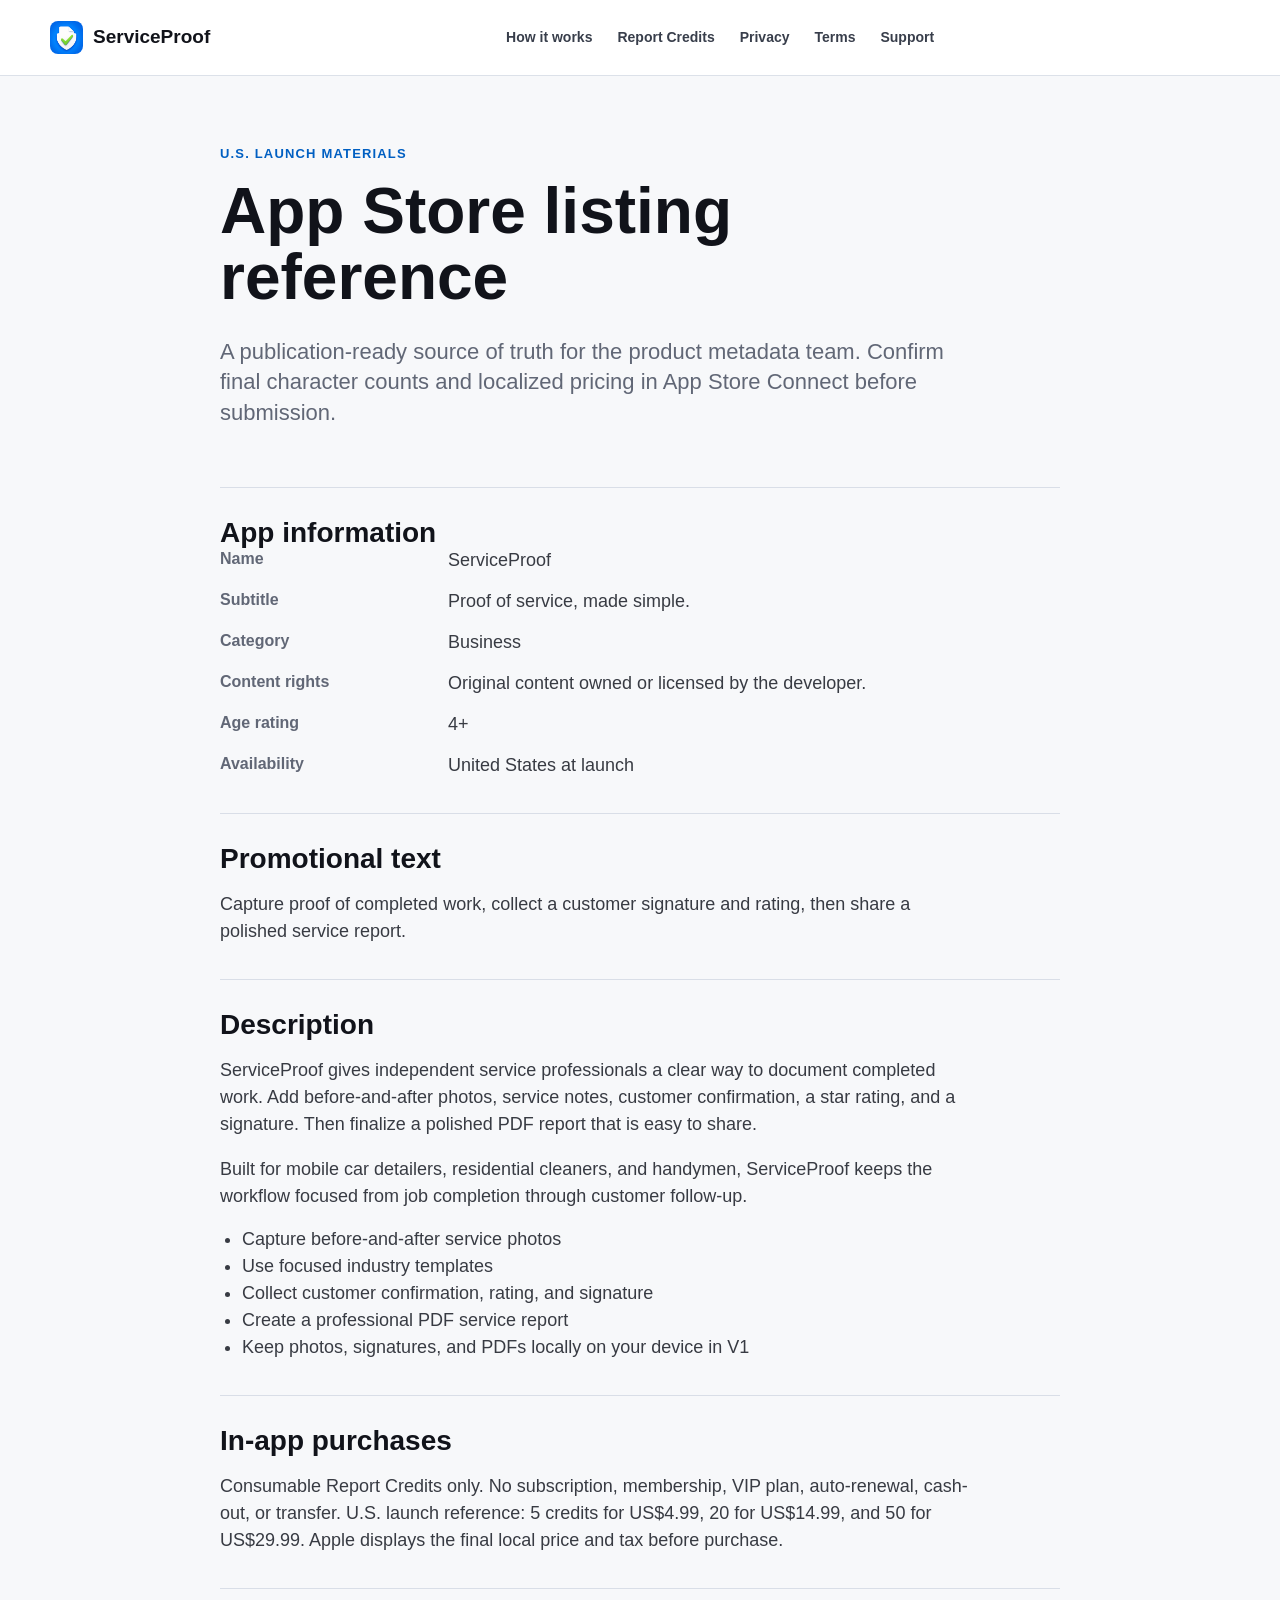
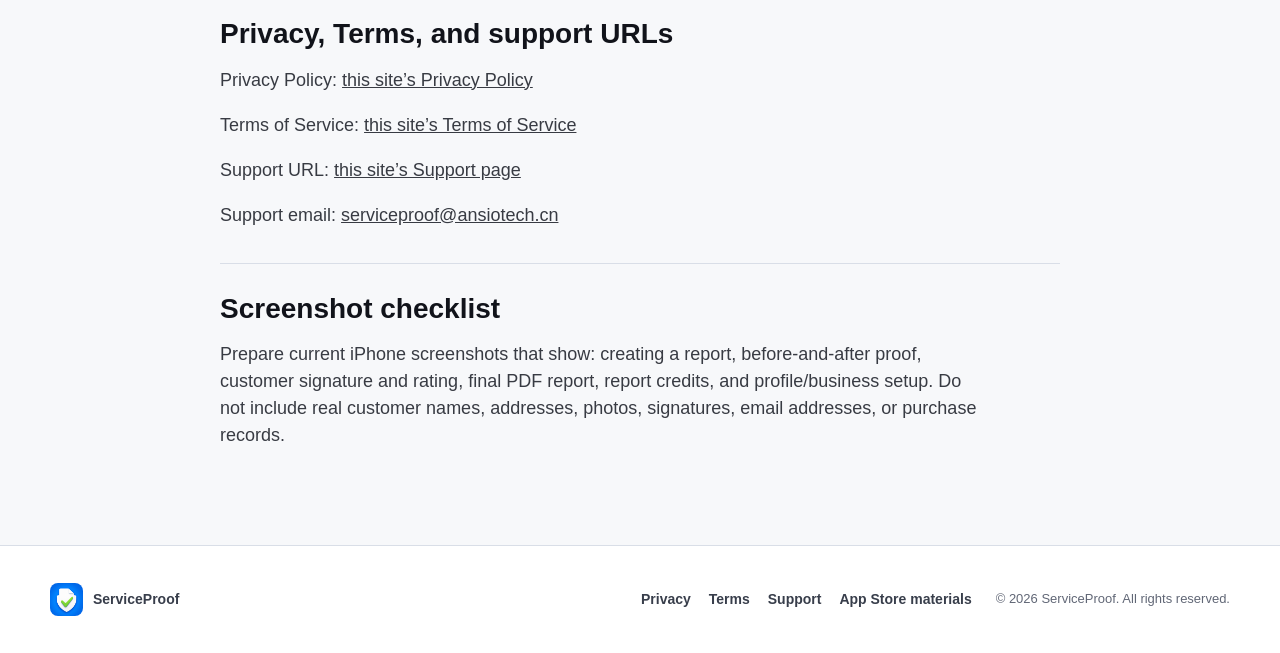
==== commit 14ce8a01: "docs(site): 发布隐私政策与服务条款" ====
--- a/app-store.html
+++ b/app-store.html
@@ -2,8 +2,8 @@
 <html lang="en">
   <head><meta charset="utf-8"><meta name="viewport" content="width=device-width, initial-scale=1"><meta name="description" content="ServiceProof App Store launch materials."><title>App Store Materials | ServiceProof</title><link rel="icon" href="assets/serviceproof-app-icon.png"><link rel="stylesheet" href="styles.css"></head>
   <body>
-    <header class="site-header"><a class="brand" href="index.html"><img src="assets/serviceproof-app-icon.png" alt="ServiceProof app icon"><span>ServiceProof</span></a><button class="menu-toggle" type="button" aria-expanded="false" aria-controls="site-navigation">Menu</button><nav id="site-navigation" aria-label="Primary navigation"><a href="index.html#how-it-works">How it works</a><a href="index.html#credits">Report Credits</a><a href="privacy.html">Privacy</a><a href="support.html">Support</a></nav></header>
-    <main class="document-main"><article class="content-wrap document app-store"><p class="eyebrow">U.S. launch materials</p><h1>App Store listing reference</h1><p class="document-intro">A publication-ready source of truth for the product metadata team. Confirm final character counts and localized pricing in App Store Connect before submission.</p><section class="metadata"><h2>App information</h2><dl><dt>Name</dt><dd>ServiceProof</dd><dt>Subtitle</dt><dd>Proof of service, made simple.</dd><dt>Category</dt><dd>Business</dd><dt>Content rights</dt><dd>Original content owned or licensed by the developer.</dd><dt>Age rating</dt><dd>4+</dd><dt>Availability</dt><dd>United States at launch</dd></dl></section><section class="metadata"><h2>Promotional text</h2><p>Capture proof of completed work, collect a customer signature and rating, then share a polished service report.</p></section><section class="metadata"><h2>Description</h2><p>ServiceProof gives independent service professionals a clear way to document completed work. Add before-and-after photos, service notes, customer confirmation, a star rating, and a signature. Then finalize a polished PDF report that is easy to share.</p><p>Built for mobile car detailers, residential cleaners, and handymen, ServiceProof keeps the workflow focused from job completion through customer follow-up.</p><ul><li>Capture before-and-after service photos</li><li>Use focused industry templates</li><li>Collect customer confirmation, rating, and signature</li><li>Create a professional PDF service report</li><li>Keep photos, signatures, and PDFs locally on your device in V1</li></ul></section><section class="metadata"><h2>Keywords</h2><p>service report,job proof,field service,detailing,cleaning,handyman,work order,PDF</p></section><section class="metadata"><h2>In-app purchases</h2><p>Consumable Report Credits only. No subscription, membership, VIP plan, auto-renewal, cash-out, or transfer. U.S. launch reference: 5 credits for US$4.99, 20 for US$14.99, and 50 for US$29.99. Apple displays the final local price and tax before purchase.</p></section><section class="metadata"><h2>Privacy and support URLs</h2><p>Privacy Policy: <a href="privacy.html">this site’s Privacy page</a></p><p>Support URL: <a href="support.html">this site’s Support page</a></p><p>Support email: <a href="mailto:serviceproof@ansiotech.cn">serviceproof@ansiotech.cn</a></p></section><section class="metadata"><h2>Screenshot checklist</h2><p>Prepare current iPhone screenshots that show: creating a report, before-and-after proof, customer signature and rating, final PDF report, report credits, and profile/business setup. Do not include real customer names, addresses, photos, signatures, email addresses, or purchase records.</p></section></article></main>
-    <footer class="site-footer"><div class="content-wrap footer-layout"><a class="brand" href="index.html"><img src="assets/serviceproof-app-icon.png" alt=""><span>ServiceProof</span></a><div><a href="privacy.html">Privacy</a><a href="support.html">Support</a><a href="app-store.html">App Store materials</a></div><p>© 2026 ServiceProof. All rights reserved.</p></div></footer><script src="script.js"></script>
+    <header class="site-header"><a class="brand" href="index.html"><img src="assets/serviceproof-app-icon.png" alt="ServiceProof app icon"><span>ServiceProof</span></a><button class="menu-toggle" type="button" aria-expanded="false" aria-controls="site-navigation">Menu</button><nav id="site-navigation" aria-label="Primary navigation"><a href="index.html#how-it-works">How it works</a><a href="index.html#credits">Report Credits</a><a href="privacy.html">Privacy</a><a href="terms.html">Terms</a><a href="support.html">Support</a></nav></header>
+    <main class="document-main"><article class="content-wrap document app-store"><p class="eyebrow">U.S. launch materials</p><h1>App Store listing reference</h1><p class="document-intro">A publication-ready source of truth for the product metadata team. Confirm final character counts and localized pricing in App Store Connect before submission.</p><section class="metadata"><h2>App information</h2><dl><dt>Name</dt><dd>ServiceProof</dd><dt>Subtitle</dt><dd>Proof of service, made simple.</dd><dt>Category</dt><dd>Business</dd><dt>Content rights</dt><dd>Original content owned or licensed by the developer.</dd><dt>Age rating</dt><dd>4+</dd><dt>Availability</dt><dd>United States at launch</dd></dl></section><section class="metadata"><h2>Promotional text</h2><p>Capture proof of completed work, collect a customer signature and rating, then share a polished service report.</p></section><section class="metadata"><h2>Description</h2><p>ServiceProof gives independent service professionals a clear way to document completed work. Add before-and-after photos, service notes, customer confirmation, a star rating, and a signature. Then finalize a polished PDF report that is easy to share.</p><p>Built for mobile car detailers, residential cleaners, and handymen, ServiceProof keeps the workflow focused from job completion through customer follow-up.</p><ul><li>Capture before-and-after service photos</li><li>Use focused industry templates</li><li>Collect customer confirmation, rating, and signature</li><li>Create a professional PDF service report</li><li>Keep photos, signatures, and PDFs locally on your device in V1</li></ul></section><section class="metadata"><h2>In-app purchases</h2><p>Consumable Report Credits only. No subscription, membership, VIP plan, auto-renewal, cash-out, or transfer. U.S. launch reference: 5 credits for US$4.99, 20 for US$14.99, and 50 for US$29.99. Apple displays the final local price and tax before purchase.</p></section><section class="metadata"><h2>Privacy, Terms, and support URLs</h2><p>Privacy Policy: <a href="privacy.html">this site’s Privacy Policy</a></p><p>Terms of Service: <a href="terms.html">this site’s Terms of Service</a></p><p>Support URL: <a href="support.html">this site’s Support page</a></p><p>Support email: <a href="mailto:serviceproof@ansiotech.cn">serviceproof@ansiotech.cn</a></p></section><section class="metadata"><h2>Screenshot checklist</h2><p>Prepare current iPhone screenshots that show: creating a report, before-and-after proof, customer signature and rating, final PDF report, report credits, and profile/business setup. Do not include real customer names, addresses, photos, signatures, email addresses, or purchase records.</p></section></article></main>
+    <footer class="site-footer"><div class="content-wrap footer-layout"><a class="brand" href="index.html"><img src="assets/serviceproof-app-icon.png" alt=""><span>ServiceProof</span></a><div><a href="privacy.html">Privacy</a><a href="terms.html">Terms</a><a href="support.html">Support</a><a href="app-store.html">App Store materials</a></div><p>© 2026 ServiceProof. All rights reserved.</p></div></footer><script src="script.js"></script>
   </body>
 </html>
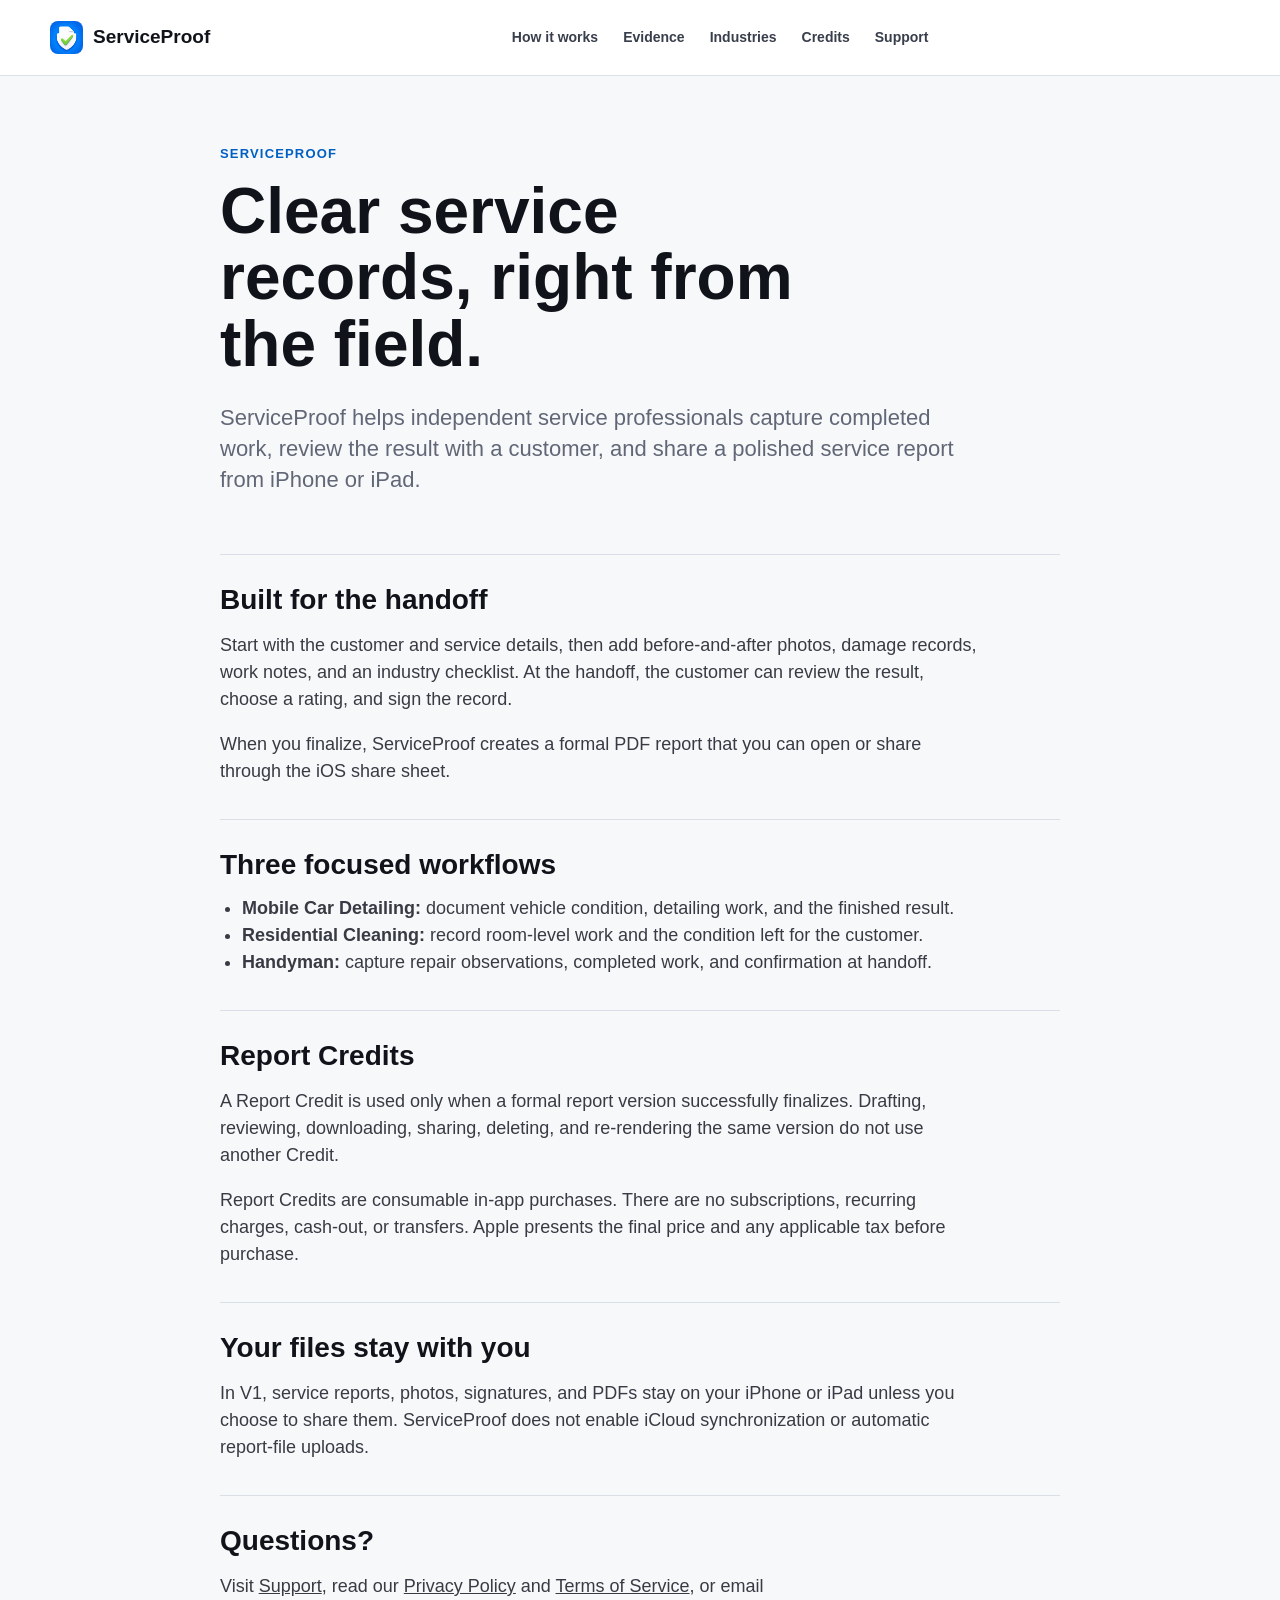
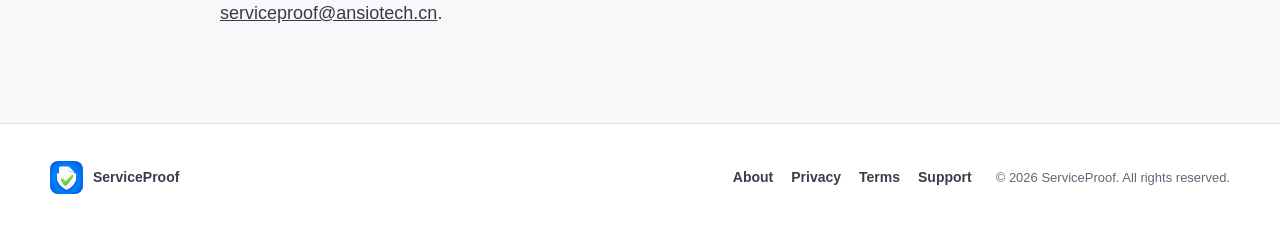
==== commit 23119d64: "fix(site): 整改客户官网公开文案" ====
--- a/app-store.html
+++ b/app-store.html
@@ -1,9 +1,64 @@
 <!doctype html>
 <html lang="en">
-  <head><meta charset="utf-8"><meta name="viewport" content="width=device-width, initial-scale=1"><meta name="description" content="ServiceProof App Store launch materials."><title>App Store Materials | ServiceProof</title><link rel="icon" href="assets/serviceproof-app-icon.png"><link rel="stylesheet" href="styles.css"></head>
+  <head>
+    <meta charset="utf-8">
+    <meta name="viewport" content="width=device-width, initial-scale=1">
+    <meta name="description" content="Learn how ServiceProof helps field-service professionals create clear, shareable service records from iPhone and iPad.">
+    <title>About ServiceProof | ServiceProof</title>
+    <link rel="icon" href="assets/serviceproof-app-icon.png">
+    <link rel="stylesheet" href="styles.css">
+  </head>
   <body>
-    <header class="site-header"><a class="brand" href="index.html"><img src="assets/serviceproof-app-icon.png" alt="ServiceProof app icon"><span>ServiceProof</span></a><button class="menu-toggle" type="button" aria-expanded="false" aria-controls="site-navigation">Menu</button><nav id="site-navigation" aria-label="Primary navigation"><a href="index.html#how-it-works">How it works</a><a href="index.html#credits">Report Credits</a><a href="privacy.html">Privacy</a><a href="terms.html">Terms</a><a href="support.html">Support</a></nav></header>
-    <main class="document-main"><article class="content-wrap document app-store"><p class="eyebrow">U.S. launch materials</p><h1>App Store listing reference</h1><p class="document-intro">A publication-ready source of truth for the product metadata team. Confirm final character counts and localized pricing in App Store Connect before submission.</p><section class="metadata"><h2>App information</h2><dl><dt>Name</dt><dd>ServiceProof</dd><dt>Subtitle</dt><dd>Proof of service, made simple.</dd><dt>Category</dt><dd>Business</dd><dt>Content rights</dt><dd>Original content owned or licensed by the developer.</dd><dt>Age rating</dt><dd>4+</dd><dt>Availability</dt><dd>United States at launch</dd></dl></section><section class="metadata"><h2>Promotional text</h2><p>Capture proof of completed work, collect a customer signature and rating, then share a polished service report.</p></section><section class="metadata"><h2>Description</h2><p>ServiceProof gives independent service professionals a clear way to document completed work. Add before-and-after photos, service notes, customer confirmation, a star rating, and a signature. Then finalize a polished PDF report that is easy to share.</p><p>Built for mobile car detailers, residential cleaners, and handymen, ServiceProof keeps the workflow focused from job completion through customer follow-up.</p><ul><li>Capture before-and-after service photos</li><li>Use focused industry templates</li><li>Collect customer confirmation, rating, and signature</li><li>Create a professional PDF service report</li><li>Keep photos, signatures, and PDFs locally on your device in V1</li></ul></section><section class="metadata"><h2>In-app purchases</h2><p>Consumable Report Credits only. No subscription, membership, VIP plan, auto-renewal, cash-out, or transfer. U.S. launch reference: 5 credits for US$4.99, 20 for US$14.99, and 50 for US$29.99. Apple displays the final local price and tax before purchase.</p></section><section class="metadata"><h2>Privacy, Terms, and support URLs</h2><p>Privacy Policy: <a href="privacy.html">this site’s Privacy Policy</a></p><p>Terms of Service: <a href="terms.html">this site’s Terms of Service</a></p><p>Support URL: <a href="support.html">this site’s Support page</a></p><p>Support email: <a href="mailto:serviceproof@ansiotech.cn">serviceproof@ansiotech.cn</a></p></section><section class="metadata"><h2>Screenshot checklist</h2><p>Prepare current iPhone screenshots that show: creating a report, before-and-after proof, customer signature and rating, final PDF report, report credits, and profile/business setup. Do not include real customer names, addresses, photos, signatures, email addresses, or purchase records.</p></section></article></main>
-    <footer class="site-footer"><div class="content-wrap footer-layout"><a class="brand" href="index.html"><img src="assets/serviceproof-app-icon.png" alt=""><span>ServiceProof</span></a><div><a href="privacy.html">Privacy</a><a href="terms.html">Terms</a><a href="support.html">Support</a><a href="app-store.html">App Store materials</a></div><p>© 2026 ServiceProof. All rights reserved.</p></div></footer><script src="script.js"></script>
+    <header class="site-header">
+      <a class="brand" href="index.html" aria-label="ServiceProof home"><img src="assets/serviceproof-app-icon.png" alt="ServiceProof app icon"><span>ServiceProof</span></a>
+      <button class="menu-toggle" type="button" aria-expanded="false" aria-controls="site-navigation">Menu</button>
+      <nav id="site-navigation" aria-label="Primary navigation">
+        <a href="index.html#workflow">How it works</a>
+        <a href="index.html#evidence">Evidence</a>
+        <a href="index.html#industries">Industries</a>
+        <a href="index.html#credits">Credits</a>
+        <a href="support.html">Support</a>
+      </nav>
+    </header>
+    <main class="document-main">
+      <article class="content-wrap document app-store">
+        <p class="eyebrow">ServiceProof</p>
+        <h1>Clear service records, right from the field.</h1>
+        <p class="document-intro">ServiceProof helps independent service professionals capture completed work, review the result with a customer, and share a polished service report from iPhone or iPad.</p>
+
+        <section class="metadata">
+          <h2>Built for the handoff</h2>
+          <p>Start with the customer and service details, then add before-and-after photos, damage records, work notes, and an industry checklist. At the handoff, the customer can review the result, choose a rating, and sign the record.</p>
+          <p>When you finalize, ServiceProof creates a formal PDF report that you can open or share through the iOS share sheet.</p>
+        </section>
+
+        <section class="metadata">
+          <h2>Three focused workflows</h2>
+          <ul>
+            <li><strong>Mobile Car Detailing:</strong> document vehicle condition, detailing work, and the finished result.</li>
+            <li><strong>Residential Cleaning:</strong> record room-level work and the condition left for the customer.</li>
+            <li><strong>Handyman:</strong> capture repair observations, completed work, and confirmation at handoff.</li>
+          </ul>
+        </section>
+
+        <section class="metadata">
+          <h2>Report Credits</h2>
+          <p>A Report Credit is used only when a formal report version successfully finalizes. Drafting, reviewing, downloading, sharing, deleting, and re-rendering the same version do not use another Credit.</p>
+          <p>Report Credits are consumable in-app purchases. There are no subscriptions, recurring charges, cash-out, or transfers. Apple presents the final price and any applicable tax before purchase.</p>
+        </section>
+
+        <section class="metadata">
+          <h2>Your files stay with you</h2>
+          <p>In V1, service reports, photos, signatures, and PDFs stay on your iPhone or iPad unless you choose to share them. ServiceProof does not enable iCloud synchronization or automatic report-file uploads.</p>
+        </section>
+
+        <section class="metadata">
+          <h2>Questions?</h2>
+          <p>Visit <a href="support.html">Support</a>, read our <a href="privacy.html">Privacy Policy</a> and <a href="terms.html">Terms of Service</a>, or email <a href="mailto:serviceproof@ansiotech.cn">serviceproof@ansiotech.cn</a>.</p>
+        </section>
+      </article>
+    </main>
+    <footer class="site-footer"><div class="content-wrap footer-layout"><a class="brand" href="index.html"><img src="assets/serviceproof-app-icon.png" alt=""><span>ServiceProof</span></a><div><a href="app-store.html">About</a><a href="privacy.html">Privacy</a><a href="terms.html">Terms</a><a href="support.html">Support</a></div><p>© 2026 ServiceProof. All rights reserved.</p></div></footer>
+    <script src="script.js"></script>
   </body>
 </html>
